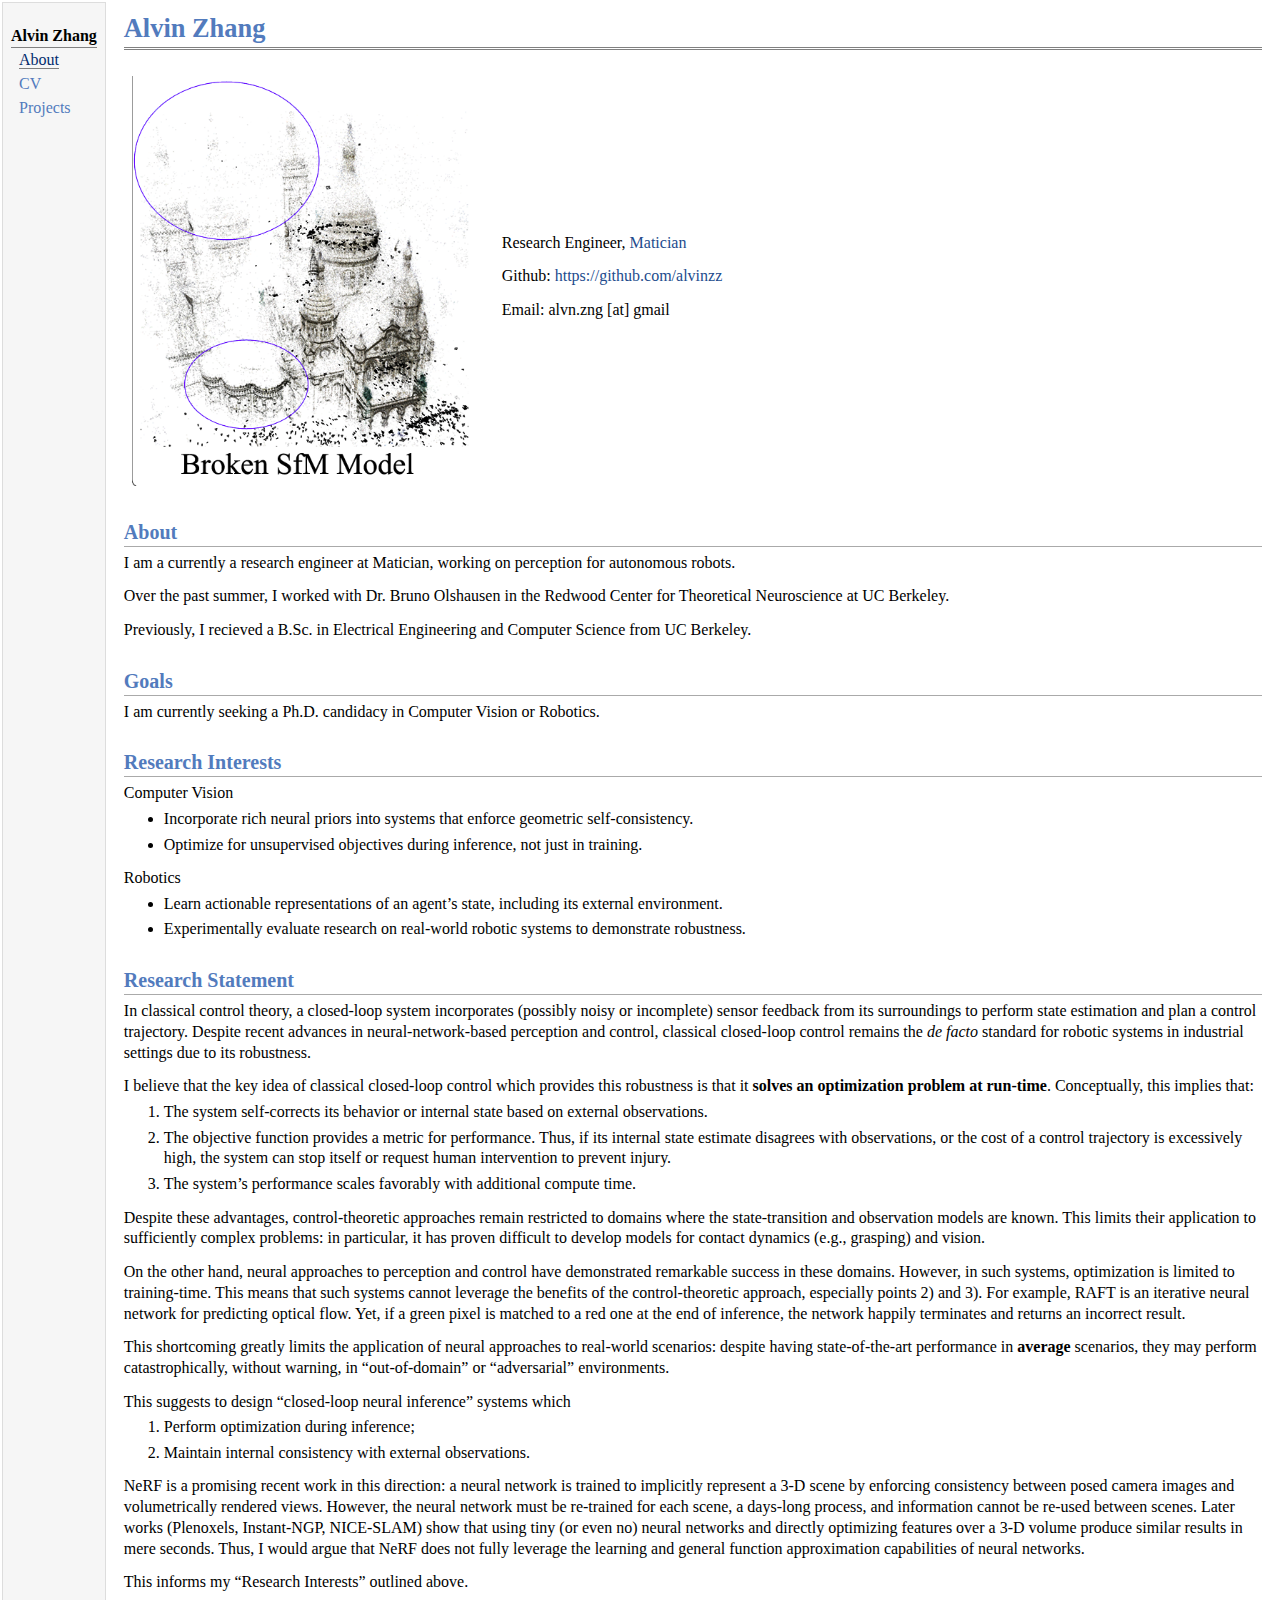
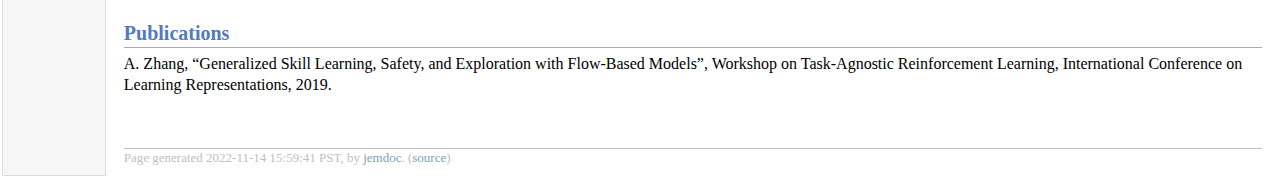
==== index.html @ 20669674 "jemdoc" ====
<!DOCTYPE html PUBLIC "-//W3C//DTD XHTML 1.1//EN"
  "http://www.w3.org/TR/xhtml11/DTD/xhtml11.dtd">
<html xmlns="http://www.w3.org/1999/xhtml" xml:lang="en">
<head>
<meta name="generator" content="jemdoc, see http://jemdoc.jaboc.net/" />
<meta http-equiv="Content-Type" content="text/html;charset=utf-8" />
<link rel="stylesheet" href="jemdoc.css" type="text/css" />
<title>Alvin Zhang</title>
</head>
<body>
<table summary="Table for page layout." id="tlayout">
<tr valign="top">
<td id="layout-menu">
<div class="menu-category">Alvin Zhang</div>
<div class="menu-item"><a href="index.html" class="current">About</a></div>
<div class="menu-item"><a href="cv.html">CV</a></div>
<div class="menu-item"><a href="projects.html">Projects</a></div>
</td>
<td id="layout-content">
<div id="toptitle">
<h1>Alvin Zhang</h1>
</div>
<table class="imgtable"><tr><td>
<img src="images/sfm_failure.png" alt="Test" width="350px" />&nbsp;</td>
<td align="left"><p>Research Engineer, <a href="http://matician.com">Matician</a></p>
<p>Github: <a href="https://github.com/alvinzz">https://github.com/alvinzz</a></p>
<p>Email: alvn.zng [at] gmail</p>
</td></tr></table>
<h2>About</h2>
<p>I am a currently a research engineer at Matician, working on perception for autonomous robots.</p>
<p>Over the past summer, I worked with Dr. Bruno Olshausen in the Redwood Center for Theoretical Neuroscience at UC Berkeley.</p>
<p>Previously, I recieved a B.Sc. in Electrical Engineering and Computer Science from UC Berkeley.</p>
<h2>Goals</h2>
<p>I am currently seeking a Ph.D. candidacy in Computer Vision or Robotics.</p>
<h2>Research Interests</h2>
<p>Computer Vision</p>
<ul>
<li><p>Incorporate rich neural priors into systems that enforce geometric self-consistency.</p>
</li>
<li><p>Optimize for unsupervised objectives during inference, not just in training.</p>
</li>
</ul>
<p>Robotics</p>
<ul>
<li><p>Learn actionable representations of an agent’s state, including its external environment.</p>
</li>
<li><p>Experimentally evaluate research on real-world robotic systems to demonstrate robustness.</p>
</li>
</ul>
<h2>Research Statement</h2>
<p>In classical control theory, a closed-loop system incorporates (possibly noisy or incomplete) sensor feedback from its
surroundings to perform state estimation and plan a control trajectory. Despite recent advances in neural-network-based
perception and control, classical closed-loop control remains the <i>de facto</i> standard for robotic systems in industrial
settings due to its robustness.</p>
<p>I believe that the key idea of classical closed-loop control which provides this robustness is that it <b>solves an
optimization problem at run-time</b>. Conceptually, this implies that:</p>
<ol>
<li><p>The system self-corrects its behavior or internal state based on external observations. </p>
</li>
<li><p>The objective function provides a metric for performance. Thus, if its internal state estimate
disagrees with observations, or the cost of a control trajectory is excessively high, the system can stop itself or
request human intervention to prevent injury.</p>
</li>
<li><p>The system’s performance scales favorably with additional compute time.</p>
</li>
</ol>
<p>Despite these advantages, control-theoretic approaches remain restricted to domains where the state-transition and
observation models are known. This limits their application to sufficiently complex problems: in particular, it has
proven difficult to develop models for contact dynamics (e.g., grasping) and vision.</p>
<p>On the other hand, neural approaches to perception and control have demonstrated remarkable success in these domains.
However, in such systems, optimization is limited to training-time. This means that such systems cannot leverage the
benefits of the control-theoretic approach, especially points 2) and 3). For example, RAFT is an iterative neural
network for predicting optical flow. Yet, if a green pixel is matched to a red one at the end of inference, the network
happily terminates and returns an incorrect result.</p>
<p>This shortcoming greatly limits the application of neural approaches to real-world scenarios: despite having
state-of-the-art performance in <b>average</b> scenarios, they may perform catastrophically, without warning, in
“out-of-domain” or “adversarial” environments.</p>
<p>This suggests to design “closed-loop neural inference” systems which</p>
<ol>
<li><p>Perform optimization during inference;</p>
</li>
<li><p>Maintain internal consistency with external observations.</p>
</li>
</ol>
<p>NeRF is a promising recent work in this direction: a neural network is trained to implicitly represent a 3-D scene by
enforcing consistency between posed camera images and volumetrically rendered views. However, the neural network must
be re-trained for each scene, a days-long process, and information cannot be re-used between scenes. Later works
(Plenoxels, Instant-NGP, NICE-SLAM) show that using tiny (or even no) neural networks and directly optimizing features
over a 3-D volume produce similar results in mere seconds. Thus, I would argue that NeRF does not fully leverage the
learning and general function approximation capabilities of neural networks.</p>
<p>This informs my &ldquo;Research Interests&rdquo; outlined above.</p>
<h2>Publications</h2>
<p>A. Zhang, &ldquo;Generalized Skill Learning, Safety, and Exploration with Flow-Based Models&rdquo;, Workshop on Task-Agnostic Reinforcement Learning, International Conference on Learning Representations, 2019.</p>
<div id="footer">
<div id="footer-text">
Page generated 2022-11-14 15:59:41 PST, by <a href="http://jemdoc.jaboc.net/">jemdoc</a>.
(<a href="index.jemdoc">source</a>)
</div>
</div>
</td>
</tr>
</table>
</body>
</html>
---- jemdoc.css ----
/* Default css file for jemdoc. */

table#tlayout {
    border: none;
    border-collapse: separate;
    background: white;
}

body {
	background: white;
	font-family: Georgia, serif;
	padding-bottom: 8px;
	margin: 0;
}

#layout-menu {
	background: #f6f6f6;
	border: 1px solid #dddddd;
	padding-top: 0.5em;
	padding-left: 8px;
	padding-right: 8px;
	font-size: 1.0em;
	width: auto;
	white-space: nowrap;
    text-align: left;
    vertical-align: top;
}

#layout-menu td {
	background: #f4f4f4;
    vertical-align: top;
}

#layout-content {
	padding-top: 0.0em;
	padding-left: 1.0em;
	padding-right: 1.0em;
    border: none;
    background: white;
    text-align: left;
    vertical-align: top;
}

#layout-menu a {
	line-height: 1.5em;
	margin-left: 0.5em;
}

tt {
    background: #ffffdd;
}

pre, tt {
	font-size: 90%;
	font-family: monaco, monospace;
}

a, a > tt {
	color: #224b8d;
	text-decoration: none;
}

a:hover {
	border-bottom: 1px gray dotted;
}

#layout-menu a.current:link, #layout-menu a.current:visited {
	color: #022b6d;
	border-bottom: 1px gray solid;
}
#layout-menu a:link, #layout-menu a:visited, #layout-menu a:hover {
	color: #527bbd;
	text-decoration: none;
}
#layout-menu a:hover {
	text-decoration: none;
}

div.menu-category {
	border-bottom: 1px solid gray;
	margin-top: 0.8em;
	padding-top: 0.2em;
	padding-bottom: 0.1em;
	font-weight: bold;
}

div.menu-item {
	padding-left: 16px;
	text-indent: -16px;
}

div#toptitle {
	padding-bottom: 0.2em;
	margin-bottom: 1.5em;
	border-bottom: 3px double gray;
}

/* Reduce space if we begin the page with a title. */
div#toptitle + h2, div#toptitle + h3 {
	margin-top: -0.7em;
}

div#subtitle {
	margin-top: 0.0em;
	margin-bottom: 0.0em;
	padding-top: 0em;
	padding-bottom: 0.1em;
}

em {
	font-style: italic;
}

strong {
	font-weight: bold;
}


h1, h2, h3 {
	color: #527bbd;
	margin-top: 0.7em;
	margin-bottom: 0.3em;
	padding-bottom: 0.2em;
	line-height: 1.0;
	padding-top: 0.5em;
	border-bottom: 1px solid #aaaaaa;
}

h1 {
	font-size: 165%;
}

h2 {
	padding-top: 0.8em;
	font-size: 125%;
}

h2 + h3 {
    padding-top: 0.2em;
}

h3 {
	font-size: 110%;
	border-bottom: none;
}

p {
	margin-top: 0.0em;
	margin-bottom: 0.8em;
	padding: 0;
	line-height: 1.3;
}

pre {
	padding: 0;
	margin: 0;
}

div#footer {
	font-size: small;
	border-top: 1px solid #c0c0c0;
	padding-top: 0.1em;
	margin-top: 4.0em;
	color: #c0c0c0;
}

div#footer a {
	color: #80a0b0;
}

div#footer-text {
	float: left;
	padding-bottom: 8px;
}

ul, ol, dl {
	margin-top: 0.2em;
	padding-top: 0;
	margin-bottom: 0.8em;
}

dt {
	margin-top: 0.5em;
	margin-bottom: 0;
}

dl {
	margin-left: 20px;
}

dd {
	color: #222222;
}

dd > *:first-child {
	margin-top: 0;
}

ul {
	list-style-position: outside;
	list-style-type: disc;
	list-style-color: blue;
}

p + ul, p + ol {
	margin-top: -0.5em;
}

li ul, li ol {
	margin-top: -0.3em;
}

ol {
	list-style-position: outside;
	list-style-type: decimal;
}

li p, dd p {
	margin-bottom: 0.3em;
}

ol ol {
	list-style-type: lower-alpha;
}

ol ol ol {
	list-style-type: lower-roman;
}

p + div.codeblock {
	margin-top: -0.6em;
}

div.codeblock, div.infoblock {
	margin-right: 0%;
	margin-top: 1.2em;
	margin-bottom: 1.3em;
}

div.blocktitle {
	font-weight: bold;
	color: #cd7b62;
	margin-top: 1.2em;
	margin-bottom: 0.1em;
}

div.blockcontent {
	border: 1px solid silver;
	padding: 0.3em 0.5em;
}

div.infoblock > div.blockcontent {
	background: #ffffee;
}

div.blockcontent p + ul, div.blockcontent p + ol {
	margin-top: 0.4em;
}

div.infoblock p {
	margin-bottom: 0em;
}

div.infoblock li p, div.infoblock dd p {
	margin-bottom: 0.5em;
}

div.infoblock p + p {
	margin-top: 0.8em;
}

div.codeblock > div.blockcontent {
	background: #f6f6f6;
}

span.pycommand {
	color: #000070;
}

span.statement {
	color: #008800;
}
span.builtin {
	color: #000088;
}
span.special {
	color: #990000;
}
span.operator {
	color: #880000;
}
span.error {
	color: #aa0000;
}
span.comment, span.comment > *, span.string, span.string > * {
	color: #606060;
}

@media print {
	#layout-menu { display: none; }
}

#fwtitle {
	margin: 2px;
}

#fwtitle #toptitle {
	padding-left: 0.5em;
	margin-bottom: 0.5em;
}

#layout-content h1:first-child, #layout-content h2:first-child, #layout-content h3:first-child {
	margin-top: -0.7em;
}

div#toptitle h1, #layout-content div#toptitle h1 {
	margin-bottom: 0.0em;
	padding-bottom: 0.1em;
	padding-top: 0;
	margin-top: 0.5em;
	border-bottom: none;
}

img.eq {
	padding: 0;
	padding-left: 0.1em;
	padding-right: 0.1em;
	margin: 0;
}

img.eqwl {
	padding-left: 2em;
	padding-top: 0.6em;
	padding-bottom: 0.2em;
	margin: 0;
}

table {
    border: 2px solid black;
    border-collapse: collapse;
}

td {
    padding: 2px;
    padding-left: 0.5em;
    padding-right: 0.5em;
    text-align: center;
    border: 1px solid gray;
}

table + table {
    margin-top: 1em;
}

tr.heading {
    font-weight: bold;
    border-bottom: 2px solid black;
}

img {
    border: none;
}

table.imgtable, table.imgtable td {
    border: none;
    text-align: left;
}
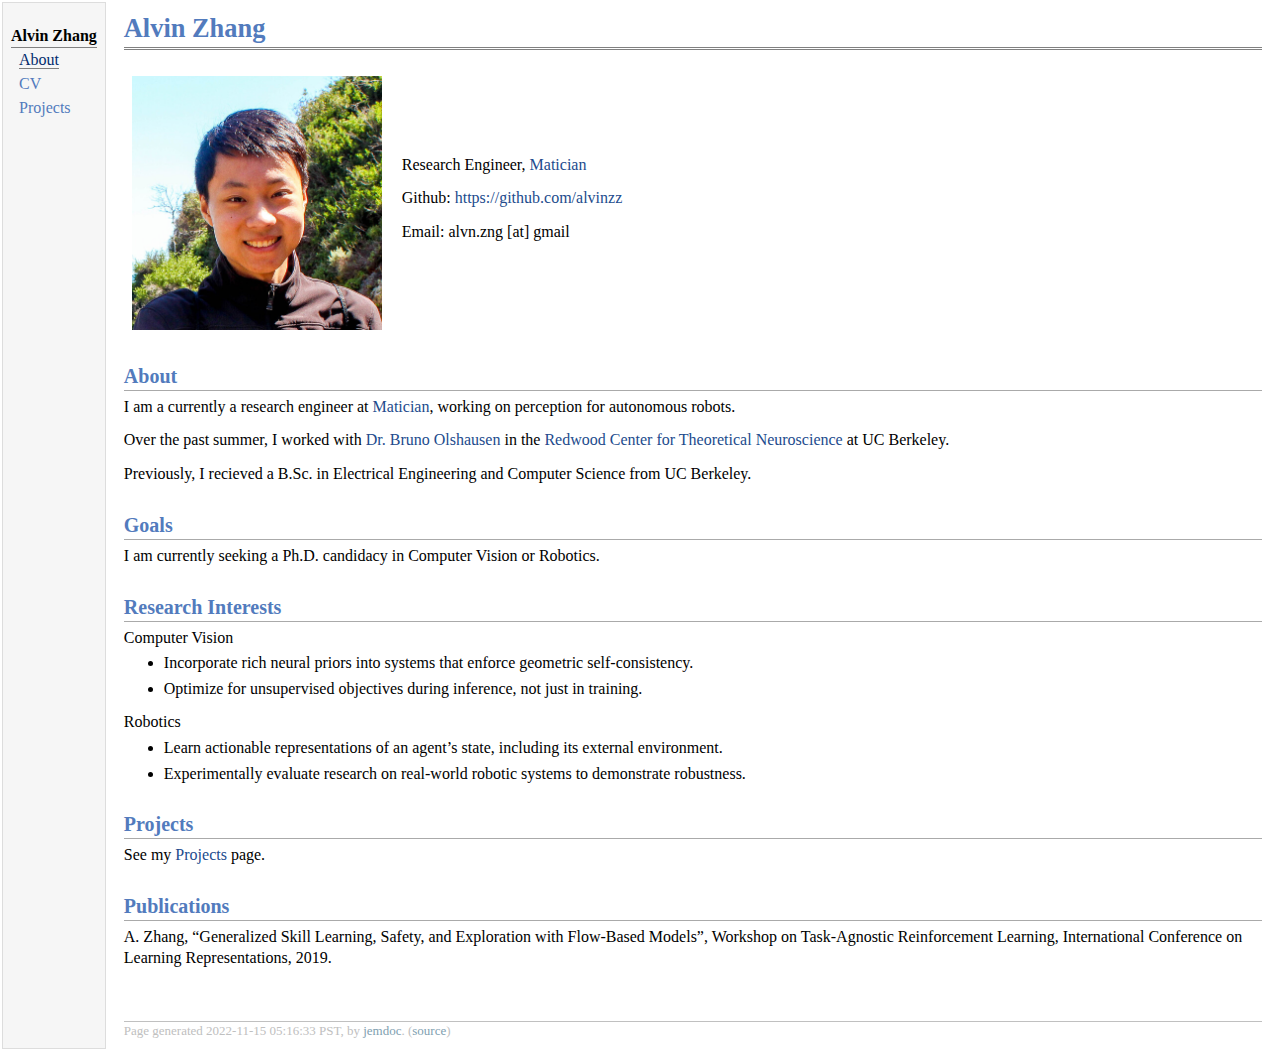
==== commit e926e233: "update profile picture" ====
--- a/index.html
+++ b/index.html
@@ -21,14 +21,14 @@
 <h1>Alvin Zhang</h1>
 </div>
 <table class="imgtable"><tr><td>
-<img src="images/sfm_failure.png" alt="Test" width="350px" />&nbsp;</td>
+<img src="images/profile.jpeg" alt="" width="250px" />&nbsp;</td>
 <td align="left"><p>Research Engineer, <a href="http://matician.com">Matician</a></p>
 <p>Github: <a href="https://github.com/alvinzz">https://github.com/alvinzz</a></p>
 <p>Email: alvn.zng [at] gmail</p>
 </td></tr></table>
 <h2>About</h2>
-<p>I am a currently a research engineer at Matician, working on perception for autonomous robots.</p>
-<p>Over the past summer, I worked with Dr. Bruno Olshausen in the Redwood Center for Theoretical Neuroscience at UC Berkeley.</p>
+<p>I am a currently a research engineer at <a href="http://matician.com">Matician</a>, working on perception for autonomous robots.</p>
+<p>Over the past summer, I worked with <a href="https://redwood.berkeley.edu/people/bruno-olshausen/">Dr. Bruno Olshausen</a> in the <a href="https://redwood.berkeley.edu">Redwood Center for Theoretical Neuroscience</a> at UC Berkeley.</p>
 <p>Previously, I recieved a B.Sc. in Electrical Engineering and Computer Science from UC Berkeley.</p>
 <h2>Goals</h2>
 <p>I am currently seeking a Ph.D. candidacy in Computer Vision or Robotics.</p>
@@ -47,53 +47,13 @@
 <li><p>Experimentally evaluate research on real-world robotic systems to demonstrate robustness.</p>
 </li>
 </ul>
-<h2>Research Statement</h2>
-<p>In classical control theory, a closed-loop system incorporates (possibly noisy or incomplete) sensor feedback from its
-surroundings to perform state estimation and plan a control trajectory. Despite recent advances in neural-network-based
-perception and control, classical closed-loop control remains the <i>de facto</i> standard for robotic systems in industrial
-settings due to its robustness.</p>
-<p>I believe that the key idea of classical closed-loop control which provides this robustness is that it <b>solves an
-optimization problem at run-time</b>. Conceptually, this implies that:</p>
-<ol>
-<li><p>The system self-corrects its behavior or internal state based on external observations. </p>
-</li>
-<li><p>The objective function provides a metric for performance. Thus, if its internal state estimate
-disagrees with observations, or the cost of a control trajectory is excessively high, the system can stop itself or
-request human intervention to prevent injury.</p>
-</li>
-<li><p>The system’s performance scales favorably with additional compute time.</p>
-</li>
-</ol>
-<p>Despite these advantages, control-theoretic approaches remain restricted to domains where the state-transition and
-observation models are known. This limits their application to sufficiently complex problems: in particular, it has
-proven difficult to develop models for contact dynamics (e.g., grasping) and vision.</p>
-<p>On the other hand, neural approaches to perception and control have demonstrated remarkable success in these domains.
-However, in such systems, optimization is limited to training-time. This means that such systems cannot leverage the
-benefits of the control-theoretic approach, especially points 2) and 3). For example, RAFT is an iterative neural
-network for predicting optical flow. Yet, if a green pixel is matched to a red one at the end of inference, the network
-happily terminates and returns an incorrect result.</p>
-<p>This shortcoming greatly limits the application of neural approaches to real-world scenarios: despite having
-state-of-the-art performance in <b>average</b> scenarios, they may perform catastrophically, without warning, in
-“out-of-domain” or “adversarial” environments.</p>
-<p>This suggests to design “closed-loop neural inference” systems which</p>
-<ol>
-<li><p>Perform optimization during inference;</p>
-</li>
-<li><p>Maintain internal consistency with external observations.</p>
-</li>
-</ol>
-<p>NeRF is a promising recent work in this direction: a neural network is trained to implicitly represent a 3-D scene by
-enforcing consistency between posed camera images and volumetrically rendered views. However, the neural network must
-be re-trained for each scene, a days-long process, and information cannot be re-used between scenes. Later works
-(Plenoxels, Instant-NGP, NICE-SLAM) show that using tiny (or even no) neural networks and directly optimizing features
-over a 3-D volume produce similar results in mere seconds. Thus, I would argue that NeRF does not fully leverage the
-learning and general function approximation capabilities of neural networks.</p>
-<p>This informs my &ldquo;Research Interests&rdquo; outlined above.</p>
+<h2>Projects</h2>
+<p>See my <a href="projects.html">Projects</a> page.</p>
 <h2>Publications</h2>
 <p>A. Zhang, &ldquo;Generalized Skill Learning, Safety, and Exploration with Flow-Based Models&rdquo;, Workshop on Task-Agnostic Reinforcement Learning, International Conference on Learning Representations, 2019.</p>
 <div id="footer">
 <div id="footer-text">
-Page generated 2022-11-14 15:59:41 PST, by <a href="http://jemdoc.jaboc.net/">jemdoc</a>.
+Page generated 2022-11-15 05:16:33 PST, by <a href="http://jemdoc.jaboc.net/">jemdoc</a>.
 (<a href="index.jemdoc">source</a>)
 </div>
 </div>
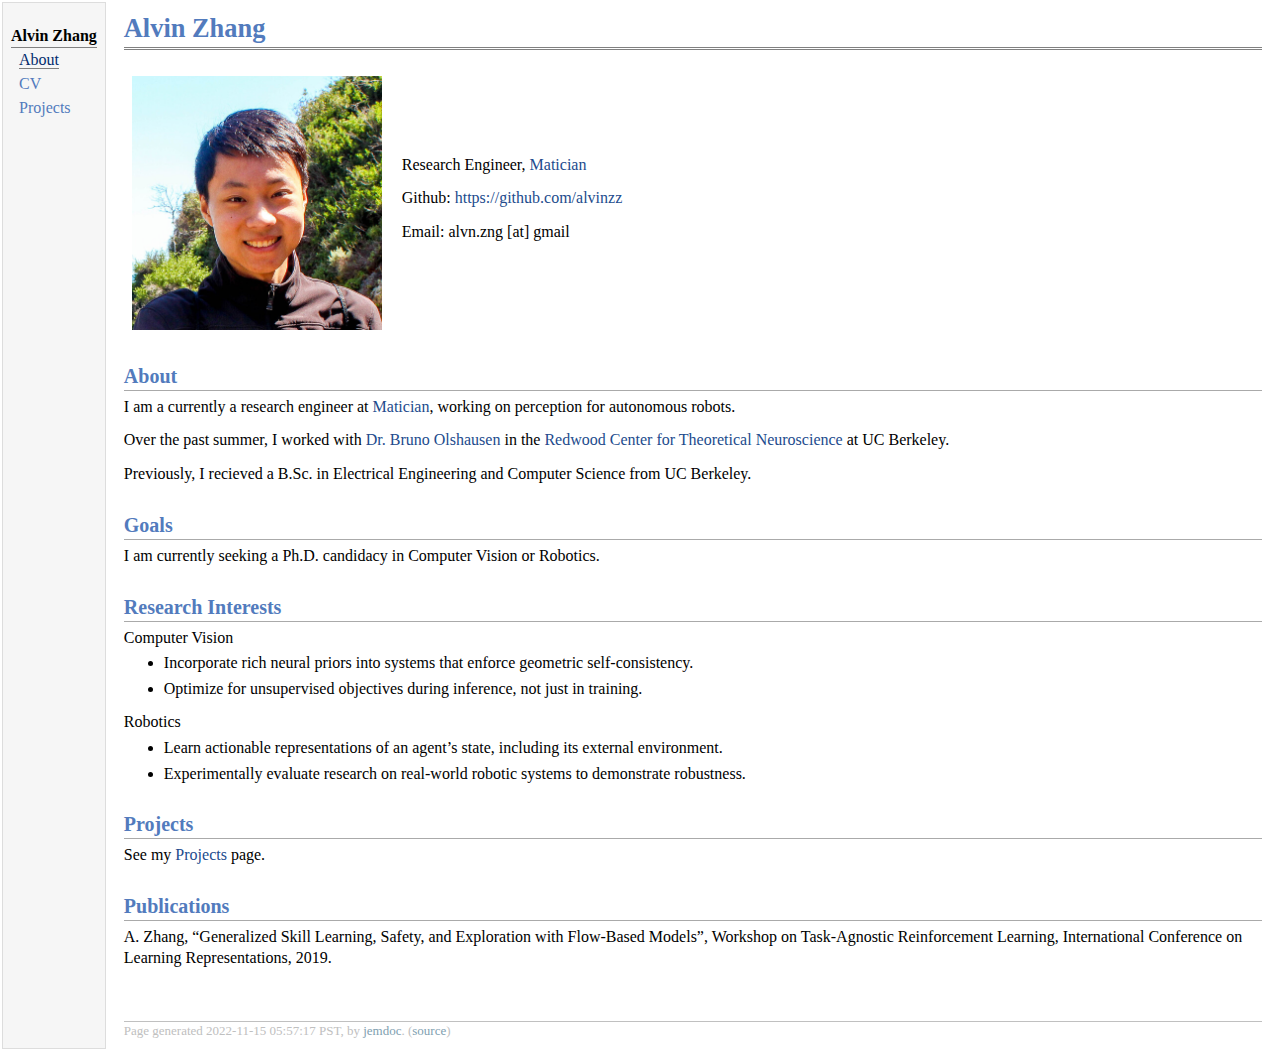
==== commit 99619aeb: "set max text width" ====
--- a/index.html
+++ b/index.html
@@ -53,7 +53,7 @@
 <p>A. Zhang, &ldquo;Generalized Skill Learning, Safety, and Exploration with Flow-Based Models&rdquo;, Workshop on Task-Agnostic Reinforcement Learning, International Conference on Learning Representations, 2019.</p>
 <div id="footer">
 <div id="footer-text">
-Page generated 2022-11-15 05:16:33 PST, by <a href="http://jemdoc.jaboc.net/">jemdoc</a>.
+Page generated 2022-11-15 05:57:17 PST, by <a href="http://jemdoc.jaboc.net/">jemdoc</a>.
 (<a href="index.jemdoc">source</a>)
 </div>
 </div>
--- a/jemdoc.css
+++ b/jemdoc.css
@@ -11,6 +11,7 @@
 	font-family: Georgia, serif;
 	padding-bottom: 8px;
 	margin: 0;
+  max-width: 1400px;
 }
 
 #layout-menu {
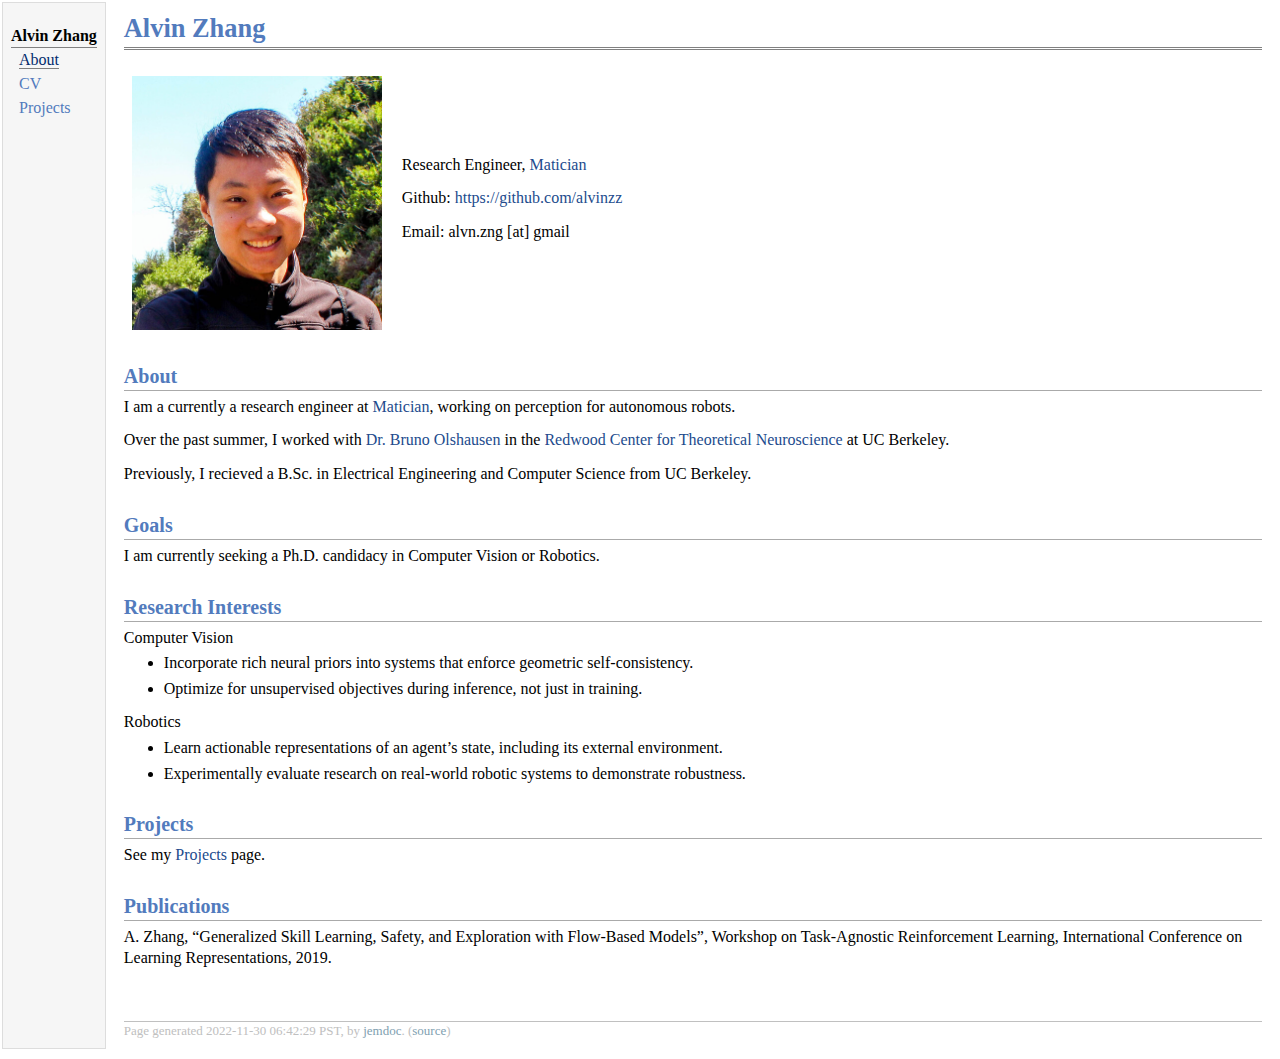
==== commit 7a00058a: "fix CV link" ====
--- a/index.html
+++ b/index.html
@@ -13,7 +13,7 @@
 <td id="layout-menu">
 <div class="menu-category">Alvin Zhang</div>
 <div class="menu-item"><a href="index.html" class="current">About</a></div>
-<div class="menu-item"><a href="cv.html">CV</a></div>
+<div class="menu-item"><a href="cv.pdf">CV</a></div>
 <div class="menu-item"><a href="projects.html">Projects</a></div>
 </td>
 <td id="layout-content">
@@ -53,7 +53,7 @@
 <p>A. Zhang, &ldquo;Generalized Skill Learning, Safety, and Exploration with Flow-Based Models&rdquo;, Workshop on Task-Agnostic Reinforcement Learning, International Conference on Learning Representations, 2019.</p>
 <div id="footer">
 <div id="footer-text">
-Page generated 2022-11-15 05:57:17 PST, by <a href="http://jemdoc.jaboc.net/">jemdoc</a>.
+Page generated 2022-11-30 06:42:29 PST, by <a href="http://jemdoc.jaboc.net/">jemdoc</a>.
 (<a href="index.jemdoc">source</a>)
 </div>
 </div>
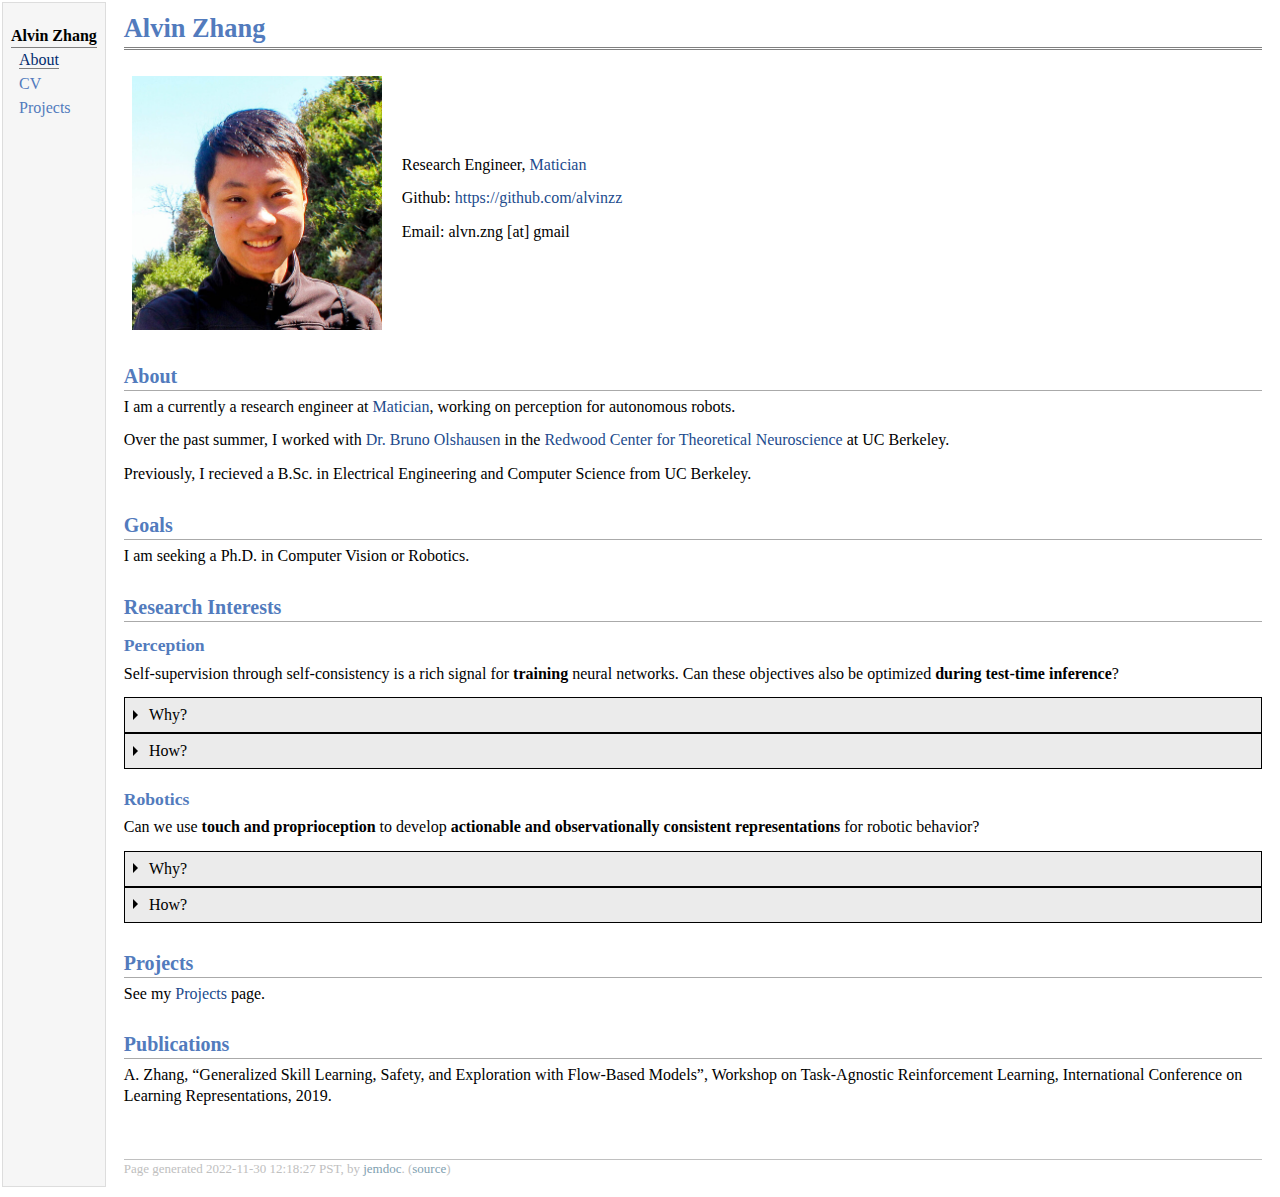
==== commit 809b610a: "update research interests" ====
--- a/index.html
+++ b/index.html
@@ -31,29 +31,134 @@
 <p>Over the past summer, I worked with <a href="https://redwood.berkeley.edu/people/bruno-olshausen/">Dr. Bruno Olshausen</a> in the <a href="https://redwood.berkeley.edu">Redwood Center for Theoretical Neuroscience</a> at UC Berkeley.</p>
 <p>Previously, I recieved a B.Sc. in Electrical Engineering and Computer Science from UC Berkeley.</p>
 <h2>Goals</h2>
-<p>I am currently seeking a Ph.D. candidacy in Computer Vision or Robotics.</p>
+<p>I am seeking a Ph.D. in Computer Vision or Robotics.</p>
 <h2>Research Interests</h2>
-<p>Computer Vision</p>
-<ul>
-<li><p>Incorporate rich neural priors into systems that enforce geometric self-consistency.</p>
-</li>
-<li><p>Optimize for unsupervised objectives during inference, not just in training.</p>
-</li>
-</ul>
-<p>Robotics</p>
-<ul>
-<li><p>Learn actionable representations of an agent’s state, including its external environment.</p>
-</li>
-<li><p>Experimentally evaluate research on real-world robotic systems to demonstrate robustness.</p>
-</li>
-</ul>
+<h3>Perception</h3>
+<p>Self-supervision through self-consistency is a rich signal for <b>training</b> neural networks.
+Can these objectives also be optimized <b>during test-time inference</b>?</p>
+<div class="wrap-collabsible">
+  <input id="collapsible" class="toggle" type="checkbox">
+  <label for="collapsible" class="lbl-toggle">Why?</label>
+  <div class="collapsible-content">
+    <div class="content-inner">
+      <p>
+        A system that <b>incorporates sensory feedback to solve an optimization problem at run-time</b> has three key properties:
+      </p>  
+      <ol>
+        <li>The system self-corrects its behavior or internal state based on external observations.</li>
+        <li>The system has a metric for performance, provided by the objective function.</li>
+        <li>The system's performance improves with additional compute.</li>
+      </ol>
+      <p>
+        Property <b>2</b> has important implications for robustness and safety:
+        if a system's internal state estimate disagrees with observations,
+        or the cost of a control trajectory is excessively high, the system can
+        stop itself and request human intervention.
+      </p>
+      <p>
+        Turning neural networks into closed-loop systems may help them to match the reliability of classical closed-loop control,
+        which remains the <i>de facto</i> standard in industry despite recent advances in deep learning.
+      </p>
+    </div>
+  </div>
+</div>
+<div class="wrap-collabsible">
+  <input id="collapsible2" class="toggle" type="checkbox">
+  <label for="collapsible2" class="lbl-toggle">How?</label>
+  <div class="collapsible-content">
+    <div class="content-inner">
+      <p>
+        <b>RAFT</b> is an iterative learned method for estimating optical flow.
+        During test-time, inference is done by recursively applying a learned update operator to the flow estimate.
+      </p>
+      <p>
+        However, it cannot incorporate feedback: if a red pixel is matched to a green one at the end of inference,
+        the network can only return that incorrect result.
+      </p>
+      <p>
+        I propose to directly optimize the flow estimate on a unsupervised objective (such as photometric error) during the inference
+        process. This may be alternated with the learned update step or used on-line to tune the weights of the network for a particular video.
+      </p>
+      <br>
+      <p>
+        <b>NeRF</b> trains a neural network to implicitly represent a 3-D scene, so that volumetric renderings of the scene are consistent with observations (posed camera images).
+      </p>  
+      <p>
+        In this sense, NeRF is robust because it knows if its scene representation is poor. However, learning does not transfer across scenes, which makes inference slow.
+      </p>
+      <p>
+        This suggests that priors can be used to speed up inference. This would also improve 3-D modelling in the sparse-view case, or in scenarios with noisy poses.
+      </p>
+      <p>
+        These priors could come in the form of
+        <ol>
+          <li>Known geometric priors, such as edge sparsity. (Related work: Plenoxels, Compressed Sensing MRI, NeRS, RegNeRF).</li>
+          <li>Learned image-based priors, such as estimated depth. (Related work: PixNeRF, MonoSDF, RegNeRF).</li>
+          <li>Learned 3-D priors via generative models. (Related work: AutoSDF, GIRAFFE).</li>
+        </ol>
+        For this <b>3</b>rd category of priors, I propose exploring conditional diffusion networks as generative models.
+      </p>
+    </div>
+  </div>
+</div>
+<h3>Robotics</h3>
+<p>Can we use <b>touch and proprioception</b> to develop <b>actionable and observationally consistent representations</b> for robotic behavior?</p>
+<div class="wrap-collabsible">
+  <input id="collapsible3" class="toggle" type="checkbox">
+  <label for="collapsible3" class="lbl-toggle">Why?</label>
+  <div class="collapsible-content">
+    <div class="content-inner">
+      <p>
+        Robots are different from computers because they <b>interact with the physical world</b>.
+      </p>
+      <p>
+        Yet, touch, our fundamental sense for interacting with the world, has been overlooked in robotics research.
+      </p>
+      <p>
+        A robot needs to ground its visual observations via touch and proprioception to ensure that its
+        mental model of the world remains consistent with reality.
+      </p>
+      <p>
+        If there is a mismatch between visual and haptic feedback,
+        the robot can then adjust its world model and its actions to reflect greater uncertainty, exercise more caution, and seek new information.
+      </p>
+      <p>
+        Over the long term, it can also use this difference to update its learned perception module in a self-supervised manner.
+        This will then allow the robot to exhibit more robust and adaptive behavior in novel environments.
+      </p>
+    </div>
+  </div>
+</div>
+<div class="wrap-collabsible">
+  <input id="collapsible4" class="toggle" type="checkbox">
+  <label for="collapsible4" class="lbl-toggle">How?</label>
+  <div class="collapsible-content">
+    <div class="content-inner">
+      <p>
+        <b>NeRF</b> introduced a neural representation which enforces multi-view <b>visual</b> consistency. However, as mentioned above, a system that interacts with the real world also needs to incorporate touch.
+      </p>
+      <p>
+        I propose to extend this framework to additionally <b>enforce haptic and proprioceptive constraints</b>. This should also be used to <b>guide behavior</b> if the state estimate has high error.
+        (Related work: Cross-Modal Supervision, Perception-aware Path Planning).
+      </p>
+      <br>
+      <p>
+        In addition, NeRF is optimized for photometric consistency. Such pixel-level detail is rarely needed for robotic tasks, making NeRF too expensive to run on-device in a real-time system.
+      </p>
+      <p>
+        Instead, I propose to distill NeRF's volumetric representation into a task-specific, actionable representation. (Related work: Denoised MDPs, Curiousity-Driven Exploration by Self-supervised Prediction, "Visual attention prediction improves performance of
+autonomous drone racing agents").
+      </p>
+    </div>
+  </div>
+</div>
 <h2>Projects</h2>
 <p>See my <a href="projects.html">Projects</a> page.</p>
 <h2>Publications</h2>
 <p>A. Zhang, &ldquo;Generalized Skill Learning, Safety, and Exploration with Flow-Based Models&rdquo;, Workshop on Task-Agnostic Reinforcement Learning, International Conference on Learning Representations, 2019.</p>
 <div id="footer">
 <div id="footer-text">
-Page generated 2022-11-30 06:42:29 PST, by <a href="http://jemdoc.jaboc.net/">jemdoc</a>.
+Page generated 2022-11-30 12:18:27 PST, by <a href="http://jemdoc.jaboc.net/">jemdoc</a>.
 (<a href="index.jemdoc">source</a>)
 </div>
 </div>
--- a/jemdoc.css
+++ b/jemdoc.css
@@ -208,7 +208,7 @@
 }
 
 li ul, li ol {
-	margin-top: -0.3em;
+	margin-top: 0.3em;
 }
 
 ol {
@@ -367,3 +367,75 @@
     text-align: left;
 }
 
+.wrap-collabsible {
+	margin-bottom: 1.2rem 0;
+  }
+  
+  input[type='checkbox'] {
+	display: none;
+  }
+  
+  .lbl-toggle {
+	display: block;
+  
+	/* font-weight: bold; */
+	/* font-family: monospace; */
+	/* font-size: 1.2rem; */
+	/* text-transform: uppercase; */
+	/* text-align: center; */
+  
+	padding: 0.5rem;
+  
+	color: #000;
+	background: rgb(235, 235, 235);
+  
+	cursor: pointer;
+  
+	/* border-radius: 7px; */
+	border-bottom: 1px solid #000;
+	border-left: 1px solid #000;
+	border-right: 1px solid #000;
+	border-top: 1px solid #000;
+	transition: all 0.125s ease-out;
+  }
+
+  .lbl-toggle::before {
+	content: ' ';
+	display: inline-block;
+  
+	border-top: 5px solid transparent;
+	border-bottom: 5px solid transparent;
+	border-left: 5px solid currentColor;
+	vertical-align: middle;
+	margin-right: .7rem;
+	transform: translateY(-2px);
+  
+	transition: transform .125s ease-out;
+  }
+  
+  .toggle:checked + .lbl-toggle::before {
+	transform: rotate(90deg) translateX(-3px);
+  }
+  
+  .collapsible-content {
+	max-height: 0px;
+	overflow: hidden;
+	transition: max-height .125s ease-in-out;
+  }
+  
+  .toggle:checked + .lbl-toggle + .collapsible-content {
+	max-height: 100vh;
+  }
+  
+  .toggle:checked + .lbl-toggle {
+	border-bottom-right-radius: 0;
+	border-bottom-left-radius: 0;
+  }
+  
+  .collapsible-content .content-inner {
+	background: rgb(245, 245, 245);
+	border-bottom: 1px solid #000;
+	border-left: 1px solid #000;
+	border-right: 1px solid #000;
+	padding: .5rem 1rem;
+  }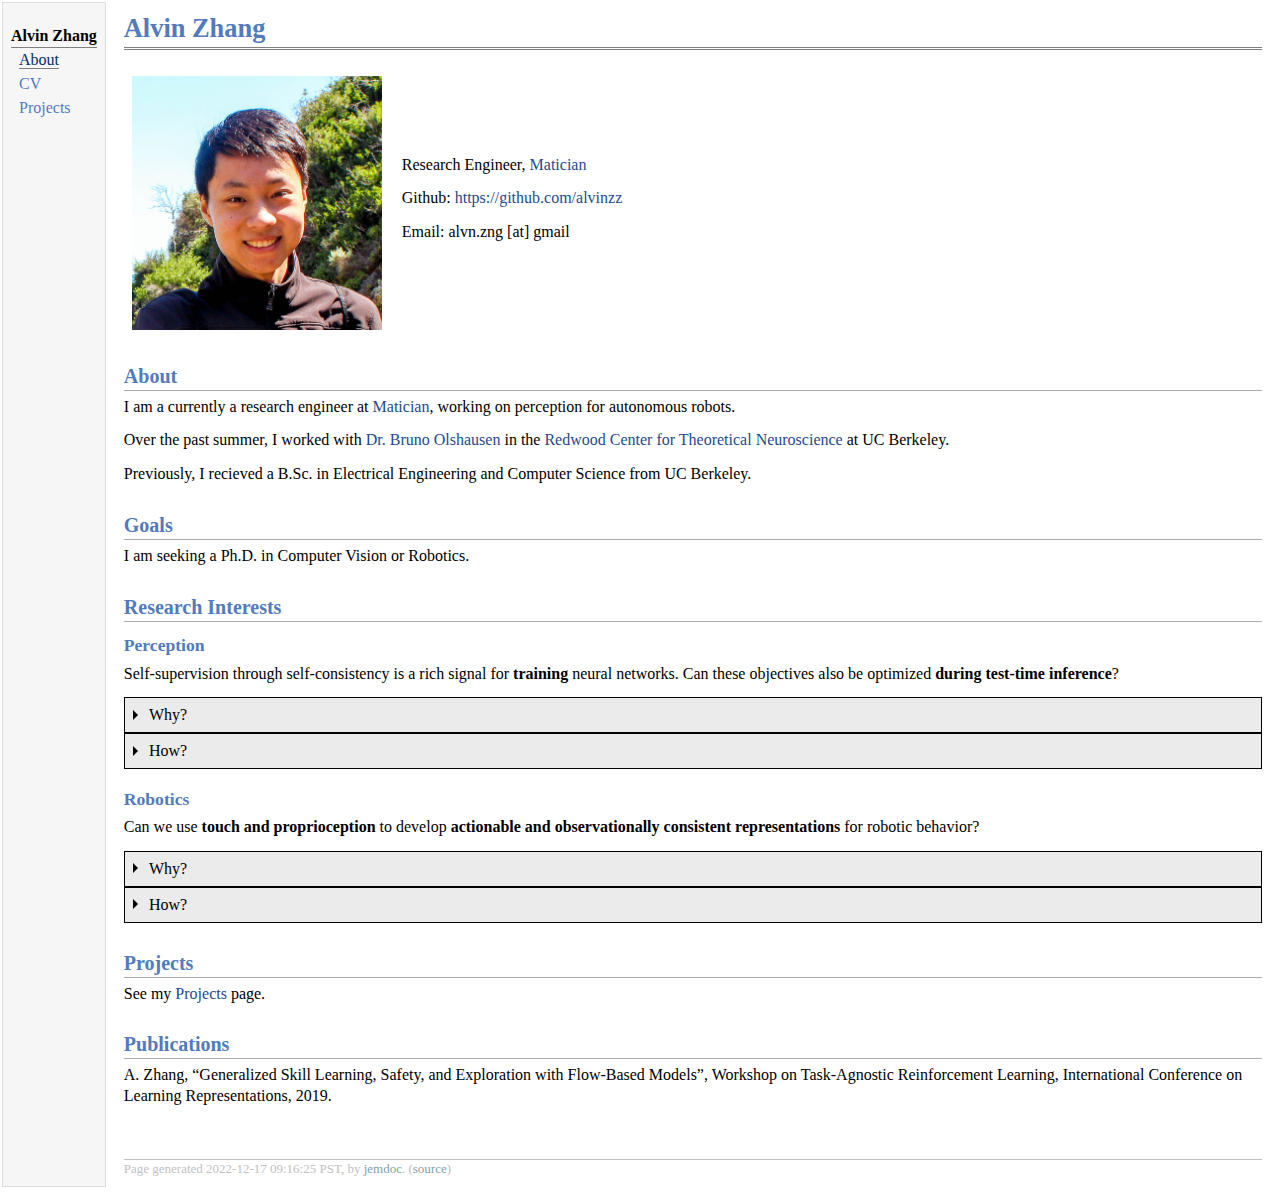
==== commit 70c80fbc: "organize, update cv" ====
--- a/index.html
+++ b/index.html
@@ -21,7 +21,7 @@
 <h1>Alvin Zhang</h1>
 </div>
 <table class="imgtable"><tr><td>
-<img src="images/profile.jpeg" alt="" width="250px" />&nbsp;</td>
+<img src="files/profile.jpeg" alt="" width="250px" />&nbsp;</td>
 <td align="left"><p>Research Engineer, <a href="http://matician.com">Matician</a></p>
 <p>Github: <a href="https://github.com/alvinzz">https://github.com/alvinzz</a></p>
 <p>Email: alvn.zng [at] gmail</p>
@@ -158,7 +158,7 @@
 <p>A. Zhang, &ldquo;Generalized Skill Learning, Safety, and Exploration with Flow-Based Models&rdquo;, Workshop on Task-Agnostic Reinforcement Learning, International Conference on Learning Representations, 2019.</p>
 <div id="footer">
 <div id="footer-text">
-Page generated 2022-11-30 12:18:27 PST, by <a href="http://jemdoc.jaboc.net/">jemdoc</a>.
+Page generated 2022-12-17 09:16:25 PST, by <a href="http://jemdoc.jaboc.net/">jemdoc</a>.
 (<a href="index.jemdoc">source</a>)
 </div>
 </div>
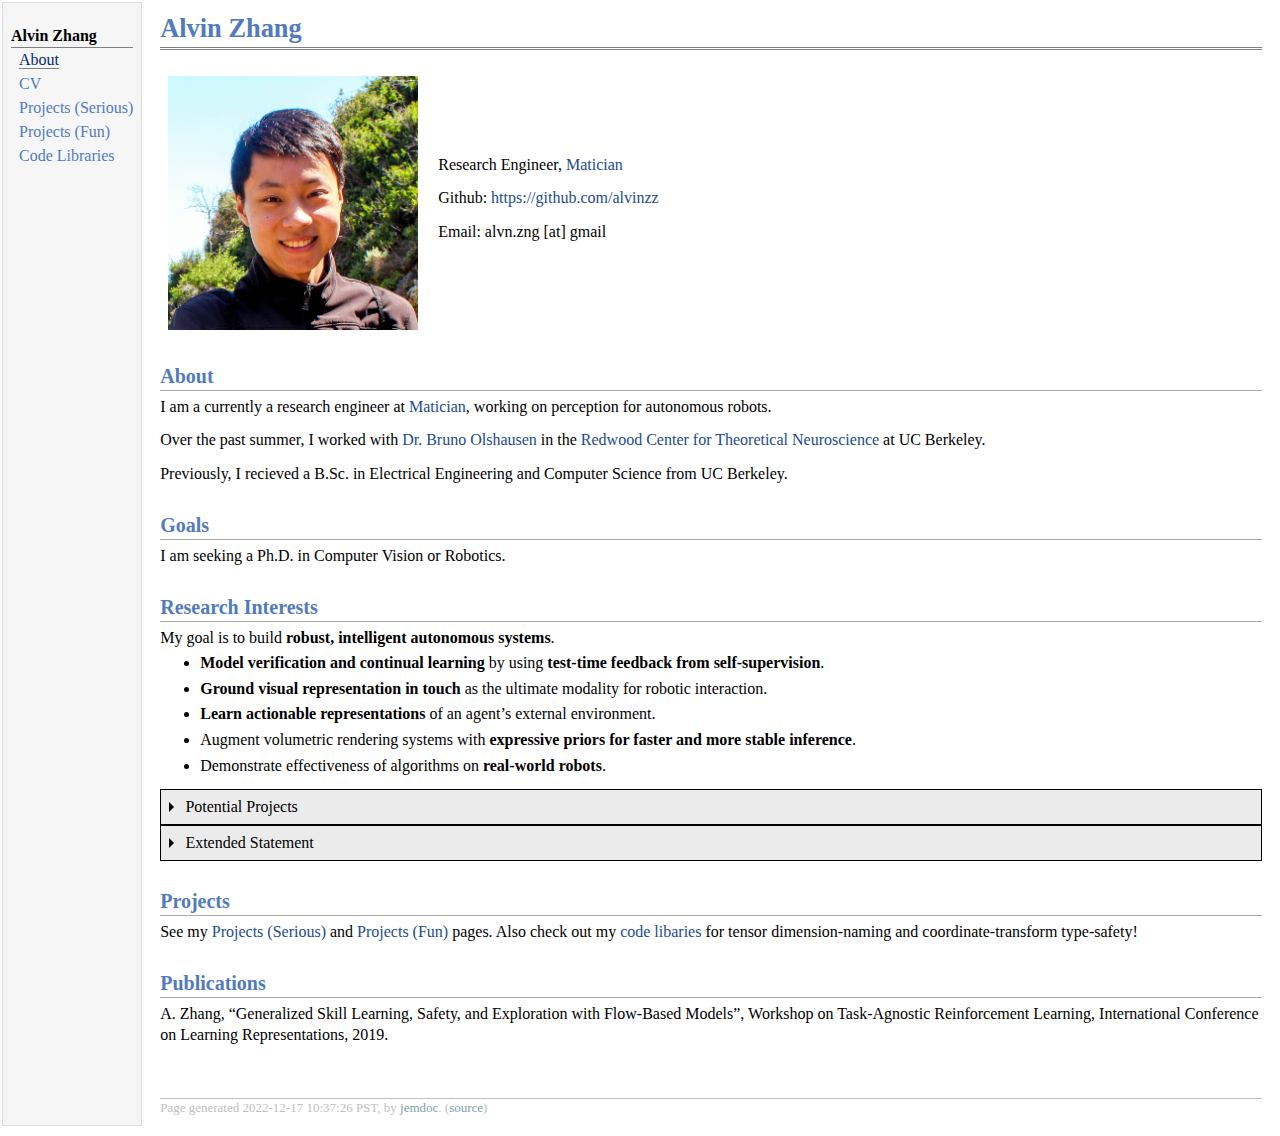
==== commit b933461d: "reorg, update research statement, add fun projects" ====
--- a/index.html
+++ b/index.html
@@ -13,8 +13,10 @@
 <td id="layout-menu">
 <div class="menu-category">Alvin Zhang</div>
 <div class="menu-item"><a href="index.html" class="current">About</a></div>
-<div class="menu-item"><a href="cv.pdf">CV</a></div>
-<div class="menu-item"><a href="projects.html">Projects</a></div>
+<div class="menu-item"><a href="files/Alvin_Zhang_CV___Dec_2022.pdf">CV</a></div>
+<div class="menu-item"><a href="projects.html">Projects&nbsp;(Serious)</a></div>
+<div class="menu-item"><a href="fun.html">Projects&nbsp;(Fun)</a></div>
+<div class="menu-item"><a href="code.html">Code&nbsp;Libraries</a></div>
 </td>
 <td id="layout-content">
 <div id="toptitle">
@@ -33,132 +35,126 @@
 <h2>Goals</h2>
 <p>I am seeking a Ph.D. in Computer Vision or Robotics.</p>
 <h2>Research Interests</h2>
-<h3>Perception</h3>
-<p>Self-supervision through self-consistency is a rich signal for <b>training</b> neural networks.
-Can these objectives also be optimized <b>during test-time inference</b>?</p>
+<p>My goal is to build <b>robust, intelligent autonomous systems</b>.</p>
+<ul>
+<li><p><b>Model verification and continual learning</b> by using <b>test-time feedback from self-supervision</b>.</p>
+</li>
+<li><p><b>Ground visual representation in touch</b> as the ultimate modality for robotic interaction.</p>
+</li>
+<li><p><b>Learn actionable representations</b> of an agent’s external environment.</p>
+</li>
+<li><p>Augment volumetric rendering systems with <b>expressive priors for faster and more stable inference</b>.</p>
+</li>
+<li><p>Demonstrate effectiveness of algorithms on <b>real-world robots</b>.</p>
+</li>
+</ul>
 <div class="wrap-collabsible">
-  <input id="collapsible" class="toggle" type="checkbox">
-  <label for="collapsible" class="lbl-toggle">Why?</label>
+  <input id="collapsible2" class="toggle" type="checkbox">
+  <label for="collapsible2" class="lbl-toggle">Potential Projects</label>
   <div class="collapsible-content">
     <div class="content-inner">
-      <p>
-        A system that <b>incorporates sensory feedback to solve an optimization problem at run-time</b> has three key properties:
-      </p>  
-      <ol>
-        <li>The system self-corrects its behavior or internal state based on external observations.</li>
-        <li>The system has a metric for performance, provided by the objective function.</li>
-        <li>The system's performance improves with additional compute.</li>
-      </ol>
-      <p>
-        Property <b>2</b> has important implications for robustness and safety:
-        if a system's internal state estimate disagrees with observations,
-        or the cost of a control trajectory is excessively high, the system can
-        stop itself and request human intervention.
-      </p>
-      <p>
-        Turning neural networks into closed-loop systems may help them to match the reliability of classical closed-loop control,
-        which remains the <i>de facto</i> standard in industry despite recent advances in deep learning.
-      </p>
+      <ul>
+        <li>
+          Demonstrate on-line learning and adaption in a real-world robot using the principle of self-consistency.
+          <ul>
+            <li>
+              Experiment with meta-learning techniques to speed up on-line adapation to out-of-distribution samples from new environments.
+            </li>
+            <li>
+              Investigate how to best choose samples for off-line training.
+            </li>
+            <li>
+              Plan cautious, information-seeking behavior if perceptual predictions are not self-consistent.
+              <ul>
+                <li> Use robust classical methods as a fallback for learned policies. </li>
+              </ul>
+            </li>
+          </ul>
+        </li>
+        <li>
+          Learn a self-consistent visual-proproceptive-tactile representation for navigation by having a Roomba-like robot bump into things.
+          <ul>
+            <li>
+              Use this representation for path-planning and distill it into a robust policy.
+            </li>
+            <li>
+              Ambitiously, learn a representation and policy for object manipulation in this way.
+            </li>
+          </ul>
+        </li>
+        <li>
+          Leverage rich neural priors for 3-D shape estimation.
+          <ul>
+            <li>
+              Train a diffusion-based generative model over Neural SDFs or NeRFs to improve inference from sparse views or noisy poses.
+            </li>
+          </ul>
+        </li>
+      </ul>
     </div>
   </div>
 </div>
 <div class="wrap-collabsible">
-  <input id="collapsible2" class="toggle" type="checkbox">
-  <label for="collapsible2" class="lbl-toggle">How?</label>
+  <input id="collapsible" class="toggle" type="checkbox">
+  <label for="collapsible" class="lbl-toggle">Extended Statement</label>
   <div class="collapsible-content">
     <div class="content-inner">
       <p>
-        <b>RAFT</b> is an iterative learned method for estimating optical flow.
-        During test-time, inference is done by recursively applying a learned update operator to the flow estimate.
+        After receiving my Bachelor’s from UC Berkeley, I spent two years in industry developing algorithms
+        for real-world robots. To my surprise, across several applications, I found that it was preferable to use
+        classical methods and that learning-based approaches should be used as a last resort.
       </p>
       <p>
-        However, it cannot incorporate feedback: if a red pixel is matched to a green one at the end of inference,
-        the network can only return that incorrect result.
+        Why is this? Shouldn’t a system that learns be more robust?
       </p>
       <p>
-        I propose to directly optimize the flow estimate on a unsupervised objective (such as photometric error) during the inference
-        process. This may be alternated with the learned update step or used on-line to tune the weights of the network for a particular video.
-      </p>
-      <br>
-      <p>
-        <b>NeRF</b> trains a neural network to implicitly represent a 3-D scene, so that volumetric renderings of the scene are consistent with observations (posed camera images).
-      </p>  
-      <p>
-        In this sense, NeRF is robust because it knows if its scene representation is poor. However, learning does not transfer across scenes, which makes inference slow.
+        The hallmark of intelligence is the ability to adapt. During training time, neural networks adjust their
+        weights to improve their performance through repeated exposure to examples and feedback. However,
+        at test-time, they lose this learning capability: a neural network presented with a scenario outside of
+        its training distribution may perform arbitrarily poorly. Worse, it would not provide any signal of this
+        poor performance. This lack of robustness has catastrophic consequences for real-world robots; this
+        necessitates that any deep-learning-based module be carefully isolated from the rest of the system.
       </p>
       <p>
-        This suggests that priors can be used to speed up inference. This would also improve 3-D modelling in the sparse-view case, or in scenarios with noisy poses.
+        This analysis has led me to the following proposal:
       </p>
       <p>
-        These priors could come in the form of
-        <ol>
-          <li>Known geometric priors, such as edge sparsity. (Related work: Plenoxels, Compressed Sensing MRI, NeRS, RegNeRF).</li>
-          <li>Learned image-based priors, such as estimated depth. (Related work: PixNeRF, MonoSDF, RegNeRF).</li>
-          <li>Learned 3-D priors via generative models. (Related work: AutoSDF, GIRAFFE).</li>
-        </ol>
-        For this <b>3</b>rd category of priors, I propose exploring conditional diffusion networks as generative models.
+        PROPOSAL:
       </p>
-    </div>
-  </div>
-</div>
-<h3>Robotics</h3>
-<p>Can we use <b>touch and proprioception</b> to develop <b>actionable and observationally consistent representations</b> for robotic behavior?</p>
-<div class="wrap-collabsible">
-  <input id="collapsible3" class="toggle" type="checkbox">
-  <label for="collapsible3" class="lbl-toggle">Why?</label>
-  <div class="collapsible-content">
-    <div class="content-inner">
-      <p>
-        Robots are different from computers because they <b>interact with the physical world</b>.
+      <p class="shifted">
+        If we are to trust a learning-based module in a real-world application, then it must have a
+        mechanism to evaluate its performance and improve its behavior, regardless of the input. To
+        achieve this, I propose to enforce self-consistency in learned systems, not just during
+        training, but also at run-time. This not only provides a measure of confidence in the robot’s
+        internal representation of the world, but is also a natural framework for continual learning.
       </p>
       <p>
-        Yet, touch, our fundamental sense for interacting with the world, has been overlooked in robotics research.
+        My approach is a natural extension of self-supervised representation learning and it can leverage exactly
+        the same techniques. However, by removing the dichotomy between “train-time” and “test-time”, this
+        approach enables on-line system evaluation and continual learning. For example, a photometric loss can
+        be used to supervise training for stereo matching or optical flow. This is the end of the story for current
+        “deep” approaches – at test-time, a red pixel can still be matched to a green pixel with high confidence.
+        Instead, by using the photometric loss at test-time, the robot gets a signal that the prediction is incorrect,
+        which can then be used to refine the prediction, adapt behavior, and supervise further training.
       </p>
       <p>
-        A robot needs to ground its visual observations via touch and proprioception to ensure that its
-        mental model of the world remains consistent with reality.
-      </p>
-      <p>
-        If there is a mismatch between visual and haptic feedback,
-        the robot can then adjust its world model and its actions to reflect greater uncertainty, exercise more caution, and seek new information.
-      </p>
-      <p>
-        Over the long term, it can also use this difference to update its learned perception module in a self-supervised manner.
-        This will then allow the robot to exhibit more robust and adaptive behavior in novel environments.
-      </p>
-    </div>
-  </div>
-</div>
-<div class="wrap-collabsible">
-  <input id="collapsible4" class="toggle" type="checkbox">
-  <label for="collapsible4" class="lbl-toggle">How?</label>
-  <div class="collapsible-content">
-    <div class="content-inner">
-      <p>
-        <b>NeRF</b> introduced a neural representation which enforces multi-view <b>visual</b> consistency. However, as mentioned above, a system that interacts with the real world also needs to incorporate touch.
-      </p>
-      <p>
-        I propose to extend this framework to additionally <b>enforce haptic and proprioceptive constraints</b>. This should also be used to <b>guide behavior</b> if the state estimate has high error.
-        (Related work: Cross-Modal Supervision, Perception-aware Path Planning).
-      </p>
-      <br>
-      <p>
-        In addition, NeRF is optimized for photometric consistency. Such pixel-level detail is rarely needed for robotic tasks, making NeRF too expensive to run on-device in a real-time system.
-      </p>
-      <p>
-        Instead, I propose to distill NeRF's volumetric representation into a task-specific, actionable representation. (Related work: Denoised MDPs, Curiousity-Driven Exploration by Self-supervised Prediction, "Visual attention prediction improves performance of
-autonomous drone racing agents").
+        More generally, the theory of “Perception as Inference” casts perceptual inference as an on-line optimization
+        problem. It posits that the goal of perception is to infer, from observations, an actionable internal
+        state that reflects an agent’s environment. This internal state should be verified by further observations;
+        any inconsistencies should be identified and resolved, either through careful exploratory actions or an
+        internal reasoning process. In particular, for robotics, this suggests that visual perception should be
+        grounded in touch, since that is the way that robots ultimately interact with the world.
       </p>
     </div>
   </div>
 </div>
 <h2>Projects</h2>
-<p>See my <a href="projects.html">Projects</a> page.</p>
+<p>See my <a href="projects.html">Projects (Serious)</a> and <a href="fun.html">Projects (Fun)</a> pages. Also check out my <a href="code.html">code libaries</a> for tensor dimension-naming and coordinate-transform type-safety!</p>
 <h2>Publications</h2>
 <p>A. Zhang, &ldquo;Generalized Skill Learning, Safety, and Exploration with Flow-Based Models&rdquo;, Workshop on Task-Agnostic Reinforcement Learning, International Conference on Learning Representations, 2019.</p>
 <div id="footer">
 <div id="footer-text">
-Page generated 2022-12-17 09:16:25 PST, by <a href="http://jemdoc.jaboc.net/">jemdoc</a>.
+Page generated 2022-12-17 10:37:26 PST, by <a href="http://jemdoc.jaboc.net/">jemdoc</a>.
 (<a href="index.jemdoc">source</a>)
 </div>
 </div>
--- a/jemdoc.css
+++ b/jemdoc.css
@@ -438,4 +438,8 @@
 	border-left: 1px solid #000;
 	border-right: 1px solid #000;
 	padding: .5rem 1rem;
-  }+  }
+
+  p.shifted {
+    margin-left: 30px;
+ }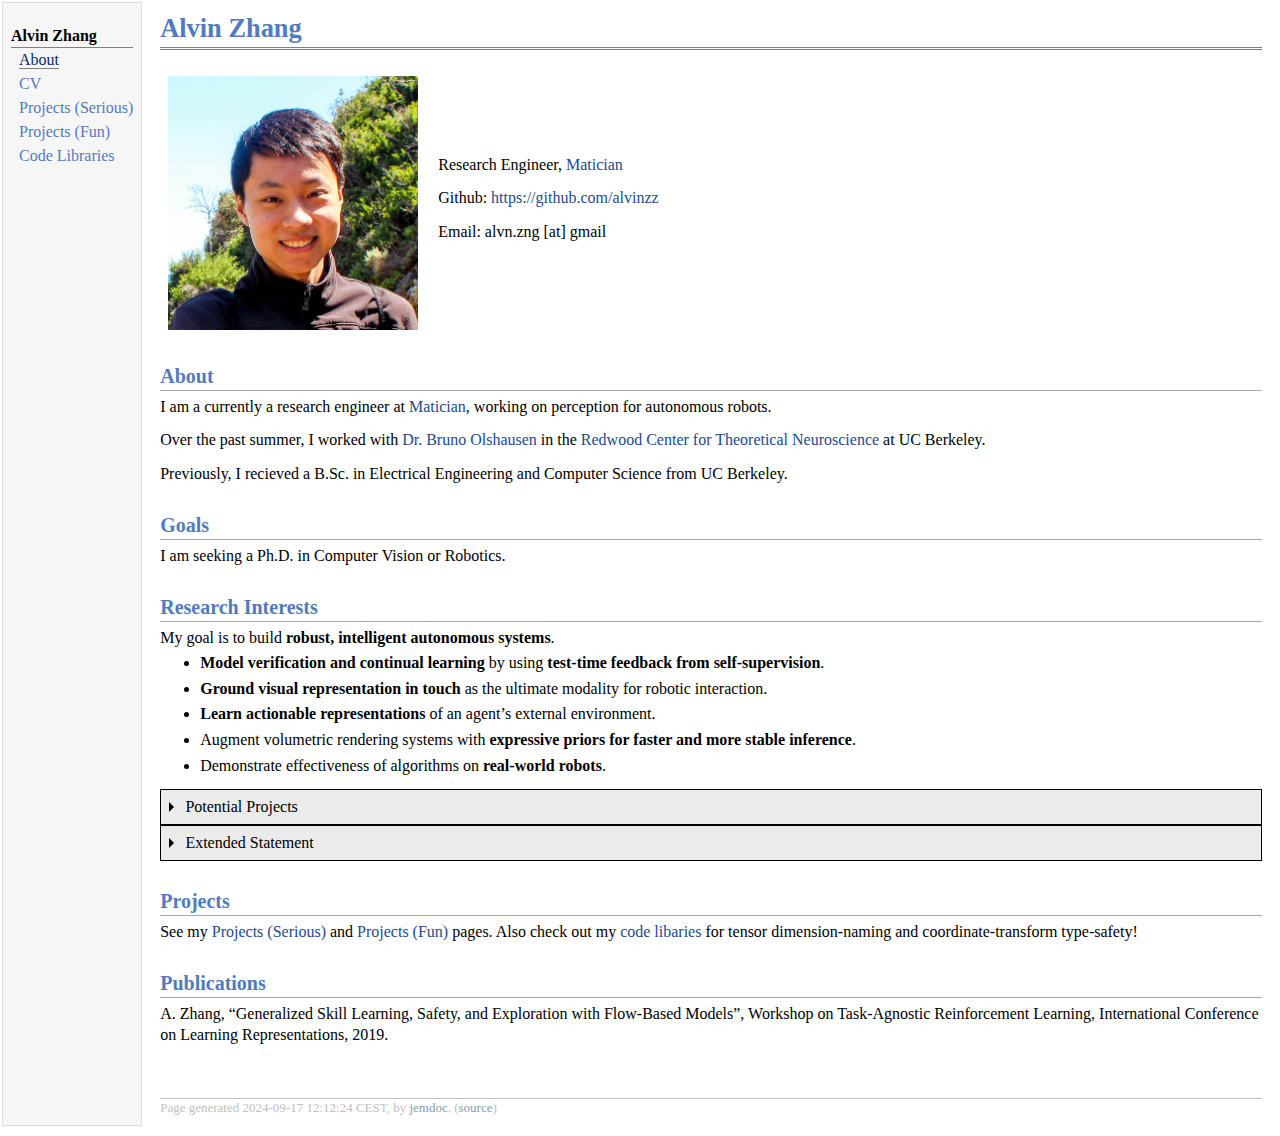
==== commit 3ef88102: "update CV" ====
--- a/index.html
+++ b/index.html
@@ -13,7 +13,7 @@
 <td id="layout-menu">
 <div class="menu-category">Alvin Zhang</div>
 <div class="menu-item"><a href="index.html" class="current">About</a></div>
-<div class="menu-item"><a href="files/Alvin_Zhang_CV___Dec_2022.pdf">CV</a></div>
+<div class="menu-item"><a href="files/Alvin_Zhang_CV_Sep_2024.pdf">CV</a></div>
 <div class="menu-item"><a href="projects.html">Projects&nbsp;(Serious)</a></div>
 <div class="menu-item"><a href="fun.html">Projects&nbsp;(Fun)</a></div>
 <div class="menu-item"><a href="code.html">Code&nbsp;Libraries</a></div>
@@ -154,7 +154,7 @@
 <p>A. Zhang, &ldquo;Generalized Skill Learning, Safety, and Exploration with Flow-Based Models&rdquo;, Workshop on Task-Agnostic Reinforcement Learning, International Conference on Learning Representations, 2019.</p>
 <div id="footer">
 <div id="footer-text">
-Page generated 2022-12-17 10:37:26 PST, by <a href="http://jemdoc.jaboc.net/">jemdoc</a>.
+Page generated 2024-09-17 12:12:24 CEST, by <a href="http://jemdoc.jaboc.net/">jemdoc</a>.
 (<a href="index.jemdoc">source</a>)
 </div>
 </div>
